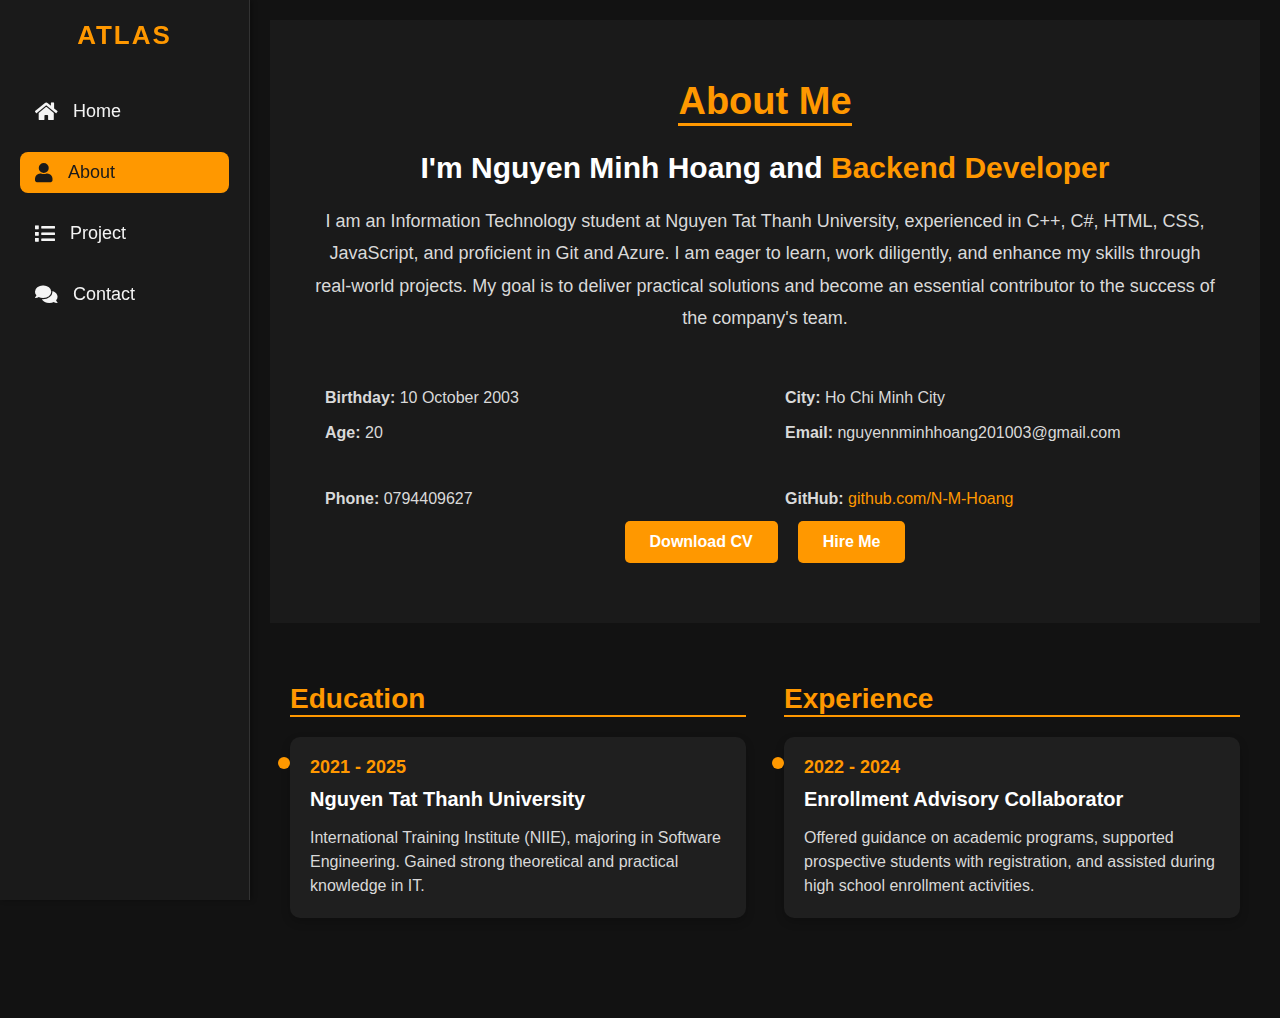
==== about.html @ 24dc1c46 "Portfolio ca nhan" ====
<!DOCTYPE html>
<html lang="en">
<head>
  <meta charset="UTF-8">
  <meta name="viewport" content="width=device-width, initial-scale=1.0">
  <title>About Me</title>
  <link rel="stylesheet" href="about.css">
  <!-- Font Awesome for icons -->
  <link href="https://cdnjs.cloudflare.com/ajax/libs/font-awesome/5.15.4/css/all.min.css" rel="stylesheet">
</head>
<body>
  <!-- Sidebar -->
  <nav class="sidebar">
    <div class="logo">Atlas</div>
    <ul class="nav-links">
        <li><a href="index.html"><i class="fas fa-home"></i> Home</a></li>
        <li><a href="about.html" class="active"><i class="fas fa-user"></i> About</a></li>
        <li><a href="project.html"><i class="fas fa-list"></i> Project</a></li>
        <li><a href="contact.html"><i class="fas fa-comments"></i> Contact</a></li>
    </ul>
</nav>


  <!-- Main Content -->
  <div class="container">
    <main class="content">
      <!-- About Section -->
      <section class="about-section">
        <div class="about-container">
          <h2>About Me</h2>
          <h3>I'm Nguyen Minh Hoang and <span class="highlight">Backend Developer</span></h3>
          <p>
            I am an Information Technology student at Nguyen Tat Thanh University, experienced in C++, C#, HTML, CSS, JavaScript, and proficient in Git and Azure.
            I am eager to learn, work diligently, and enhance my skills through real-world projects. My goal is to deliver practical solutions and become
            an essential contributor to the success of the company's team.
          </p>
          <div class="about-info">
            <!-- Row 1 -->
            <div class="info-row">
              <div class="info-column">
                <p><strong>Birthday:</strong> 10 October 2003</p>
                <p><strong>Age:</strong> 20</p>
              </div>
              <div class="info-column">
                <p><strong>City:</strong> Ho Chi Minh City</p>
                <p><strong>Email:</strong> nguyennminhhoang201003@gmail.com</p>
              </div>
            </div>
            <!-- Row 2 -->
            <div class="info-row">
              <div class="info-column">
                <p><strong>Phone:</strong> 0794409627</p>
              </div>
              <div class="info-column">
                <p><strong>GitHub:</strong> <a href="https://github.com/N-M-Hoang" target="_blank">github.com/N-M-Hoang</a></p>
              </div>
            </div>
          </div>
          <div class="buttons">
            <button class="btn">Download CV</button>
            <button class="btn">Hire Me</button>
          </div>
        </div>
      </section>

      <!-- Education and Experience Section -->
      <section class="timeline-section">
        <div class="timeline-container">
          <!-- Education -->
          <div class="timeline-column">
            <h2>Education</h2>
            <div class="timeline-item">
              <span class="timeline-icon"></span>
              <div class="timeline-content">
                <h3>2021 - 2025</h3>
                <h4>Nguyen Tat Thanh University</h4>
                <p>
                  International Training Institute (NIIE), majoring in Software Engineering. Gained strong theoretical and practical knowledge in IT.
                </p>
              </div>
            </div>
          </div>

          <!-- Experience -->
          <div class="timeline-column">
            <h2>Experience</h2>
            <div class="timeline-item">
              <span class="timeline-icon"></span>
              <div class="timeline-content">
                <h3>2022 - 2024</h3>
                <h4>Enrollment Advisory Collaborator</h4>
                <p>
                  Offered guidance on academic programs, supported prospective students with registration, and assisted during high school enrollment activities.
                </p>
              </div>
            </div>
          </div>
        </div>
      </section>
    </main>
  </div>

  <script src="about.js"></script>
</body>
</html>
---- about.css ----
/* General styles */
* {
  margin: 0;
  padding: 0;
  box-sizing: border-box;
}

body {
  font-family: Arial, sans-serif;
  color: #f4f4f4;
  background-color: #121212; /* Màu nền tối */
  overflow-x: hidden;
}
/* Sidebar styles */
.sidebar {
  width: 250px;
  background-color: #1a1a1a;
  border-right: 1px solid #333;
  padding: 20px;
  position: fixed;
  top: 0;
  left: 0;
  height: 100%;
  box-shadow: 2px 0 5px rgba(0, 0, 0, 0.3);
}

.sidebar .logo {
  font-size: 26px; /* Tăng nhẹ kích thước logo */
  font-weight: bold;
  color: #ff9800;
  text-align: center;
  margin-bottom: 40px; /* Tăng khoảng cách dưới logo */
  text-transform: uppercase; /* Viết hoa toàn bộ chữ */
  letter-spacing: 2px; /* Tăng khoảng cách giữa các ký tự */
}

.nav-links {
  list-style: none;
  padding: 0;
}

.nav-links li {
  margin: 20px 0;
}

.nav-links li a {
  text-decoration: none;
  color: #f4f4f4;
  font-size: 18px;
  font-weight: 500;
  display: flex;
  align-items: center;
  padding: 10px 15px; /* Thêm khoảng cách nội bộ */
  border-radius: 8px; /* Bo góc liên kết */
  transition: all 0.3s ease;
}

.nav-links li a i {
  margin-right: 15px; /* Tăng khoảng cách giữa icon và chữ */
  font-size: 20px; /* Làm icon lớn hơn một chút */
}

.nav-links li a:hover {
  background-color: #ff9800; /* Nền cam khi hover */
  color: #1a1a1a; /* Chữ màu đen khi hover */
  box-shadow: 0 4px 10px rgba(255, 152, 0, 0.3); /* Hiệu ứng đổ bóng */
}

.nav-links li a.active {
  background-color: #ff9800; /* Nền cam cho mục đang active */
  color: #1a1a1a; /* Chữ màu đen */
}

/* Responsive Design */
@media (max-width: 768px) {
  .sidebar {
      width: 100%;
      height: auto;
      position: relative;
      padding: 10px 0;
  }

  .sidebar .logo {
      margin-bottom: 20px;
  }

  .nav-links li {
      margin: 10px 0;
  }

  .nav-links li a {
      font-size: 16px;
      padding: 8px 12px;
  }
}


/* Main Content */
.container {
  display: flex;
  margin-left: 250px; /* Space for sidebar */
  padding: 20px;
}

.content {
  flex-grow: 1;
}

/* About Section */
.about-section {
  padding: 60px 20px;
  text-align: center;
  background-color: #1a1a1a;
}

.about-container {
  max-width: 900px;
  margin: 0 auto;
}

.about-container h2 {
  font-size: 38px;
  color: #ff9800;
  border-bottom: 3px solid #ff9800;
  display: inline-block;
  margin-bottom: 25px;
}

.about-container h3 {
  font-size: 30px;
  margin-bottom: 20px;
  color: #ffffff;
}

.about-container .highlight {
  color: #ff9800;
}

.about-container p {
  font-size: 18px;
  line-height: 1.8;
  margin-bottom: 40px;
  color: #d9d9d9;
}

/* About Info - 2 rows, 2 columns layout */
.about-info {
  display: flex;
  flex-direction: column;
  gap: 20px;
}

.info-row {
  display: flex;
  justify-content: space-between; /* Căn đều hai bên */
  gap: 20px;
  text-align: center; /* Căn giữa nội dung */
}


.info-column {
  flex: 1;
  text-align: left;
  padding: 0 10px;
  min-width: 250px;
}

.info-column p {
  font-size: 16px;
  line-height: 1.6;
  margin: 10px 0;
}

.info-column a {
  color: #ff9800;
  text-decoration: none;
}

.info-column a:hover {
  text-decoration: underline;
}

/* Buttons */
.buttons {
  display: flex;
  justify-content: center;
  gap: 20px;
}

.buttons .btn {
  padding: 12px 25px;
  font-size: 16px;
  font-weight: bold;
  background-color: #ff9800;
  color: #ffffff;
  border: none;
  border-radius: 5px;
  cursor: pointer;
  transition: all 0.3s ease-in-out;
}

.buttons .btn:hover {
  background-color: #e67e22;
  transform: translateY(-3px);
}

/* Timeline Section */
.timeline-section {
  padding: 60px 20px;
  background-color: #121212;
}

.timeline-container {
  display: flex;
  justify-content: space-between;
  flex-wrap: wrap;
  gap: 20px;
}

.timeline-column {
  width: 48%;
}

.timeline-column h2 {
  font-size: 28px;
  color: #ff9800;
  border-bottom: 2px solid #ff9800;
  margin-bottom: 20px;
}

.timeline-item {
  background-color: #1f1f1f;
  border-radius: 10px;
  margin-bottom: 20px;
  padding: 20px;
  position: relative;
  box-shadow: 0 4px 10px rgba(0, 0, 0, 0.2);
  transition: transform 0.3s ease;
}

.timeline-item:hover {
  transform: scale(1.02);
}

.timeline-icon {
  position: absolute;
  top: 20px;
  left: -12px;
  width: 12px;
  height: 12px;
  background-color: #ff9800;
  border-radius: 50%;
}

.timeline-content h3 {
  font-size: 18px;
  color: #ff9800;
  margin-bottom: 10px;
}

.timeline-content h4 {
  font-size: 20px;
  color: #ffffff;
  margin-bottom: 15px;
}

.timeline-content p {
  font-size: 16px;
  line-height: 1.5;
  color: #d9d9d9;
}

/* Responsive Design */
@media (max-width: 768px) {
  .container {
      margin-left: 0;
      flex-direction: column;
  }

  .sidebar {
      position: relative;
      width: 100%;
      height: auto;
      border-right: none;
      margin-bottom: 20px;
  }

  .info-row {
      flex-direction: column;
      align-items: center;
  }

  .timeline-container {
      flex-direction: column;
      align-items: center;
  }

  .timeline-column {
      width: 100%;
  }
}
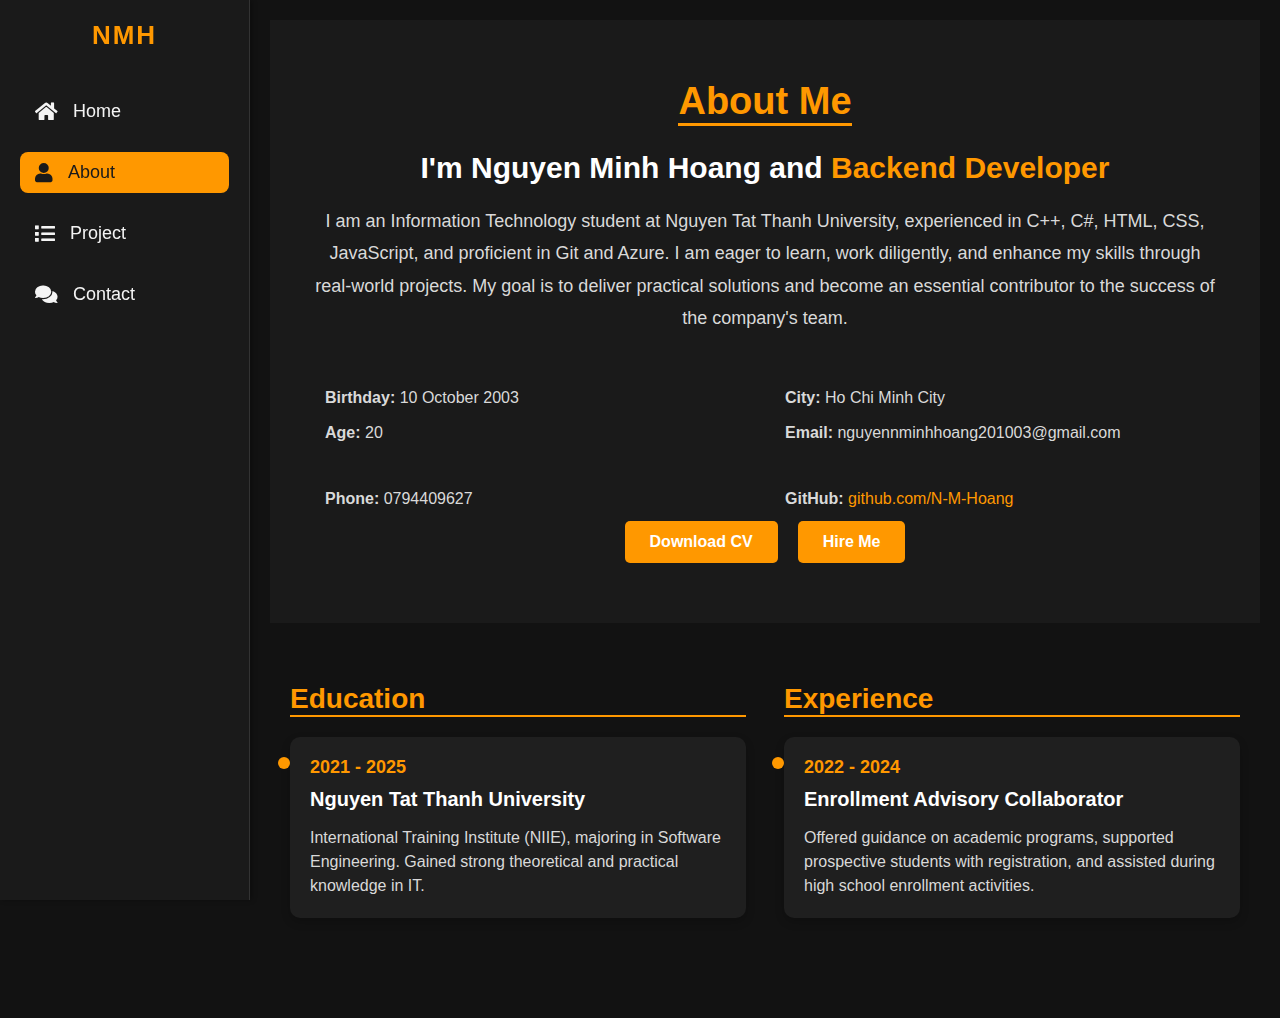
==== commit 466056ea: "Update portfolio with new changes" ====
--- a/about.html
+++ b/about.html
@@ -11,7 +11,7 @@
 <body>
   <!-- Sidebar -->
   <nav class="sidebar">
-    <div class="logo">Atlas</div>
+    <div class="logo">NMH</div>
     <ul class="nav-links">
         <li><a href="index.html"><i class="fas fa-home"></i> Home</a></li>
         <li><a href="about.html" class="active"><i class="fas fa-user"></i> About</a></li>
